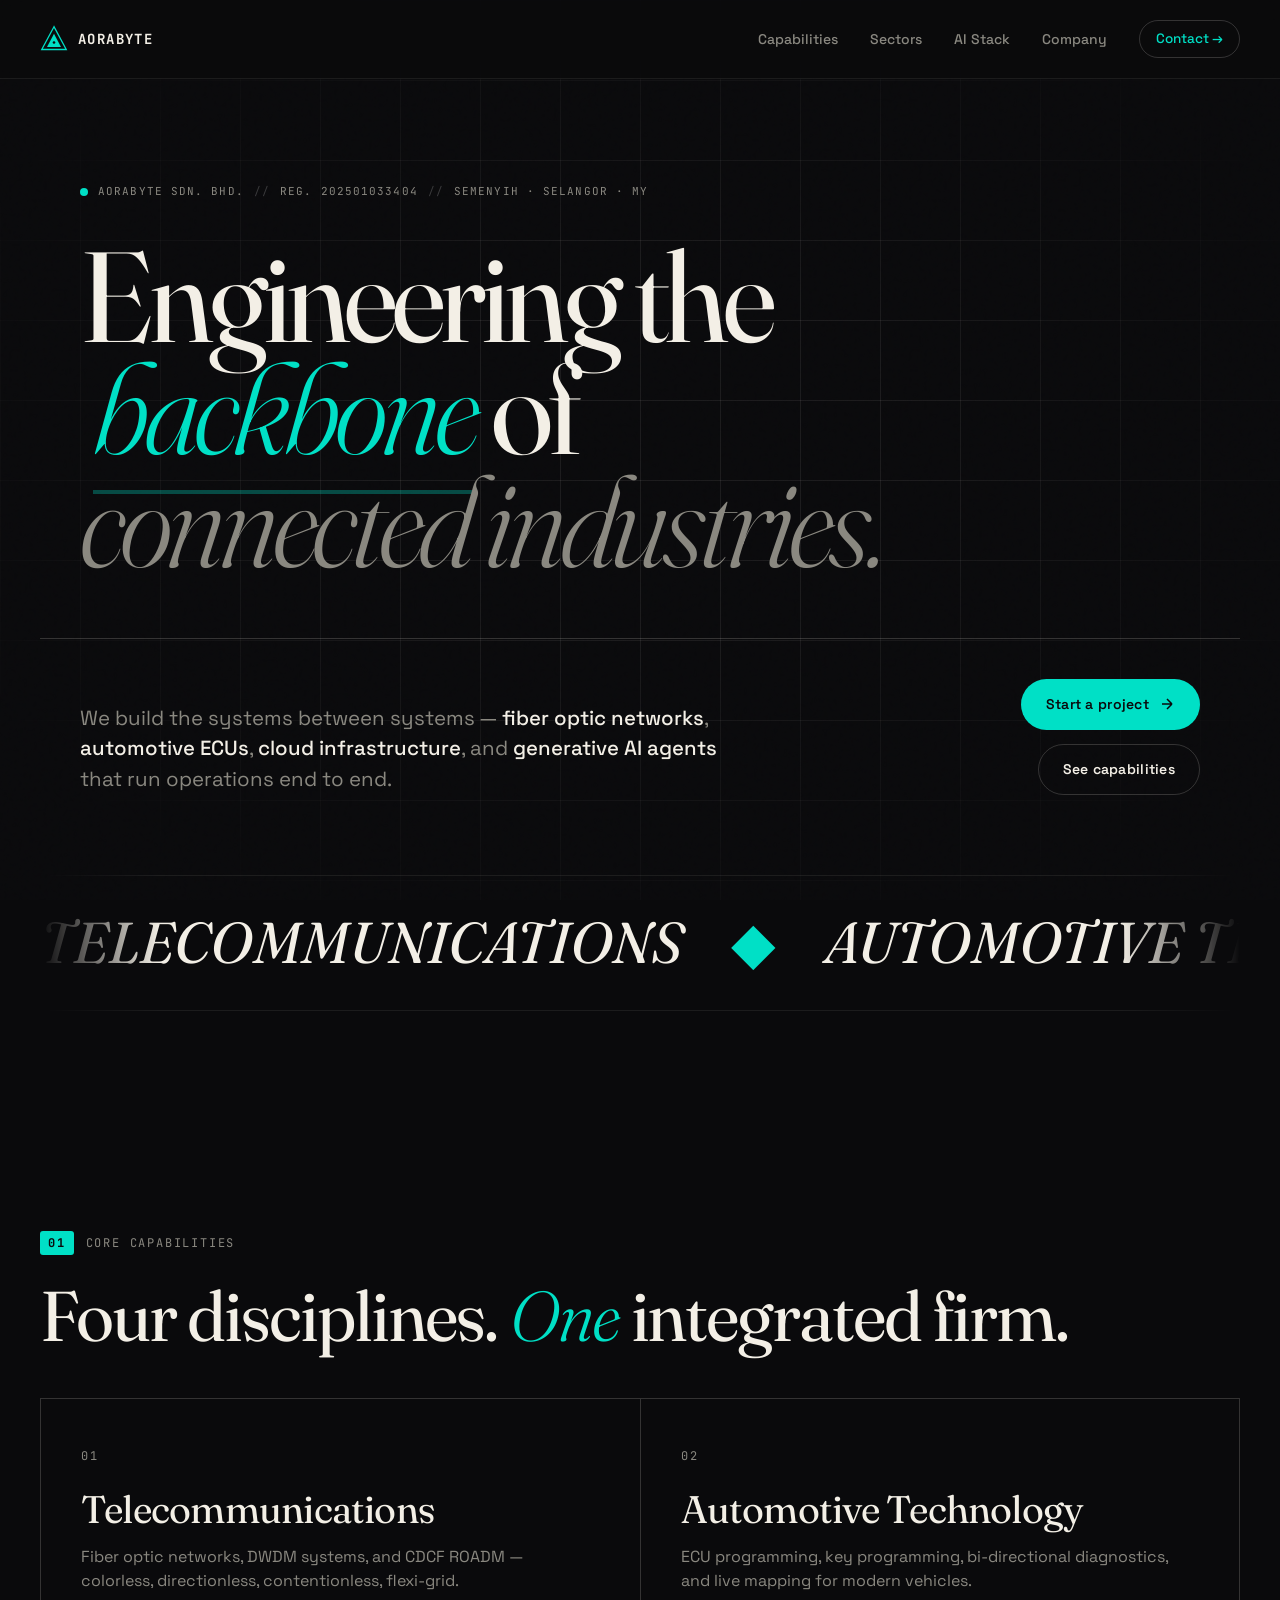
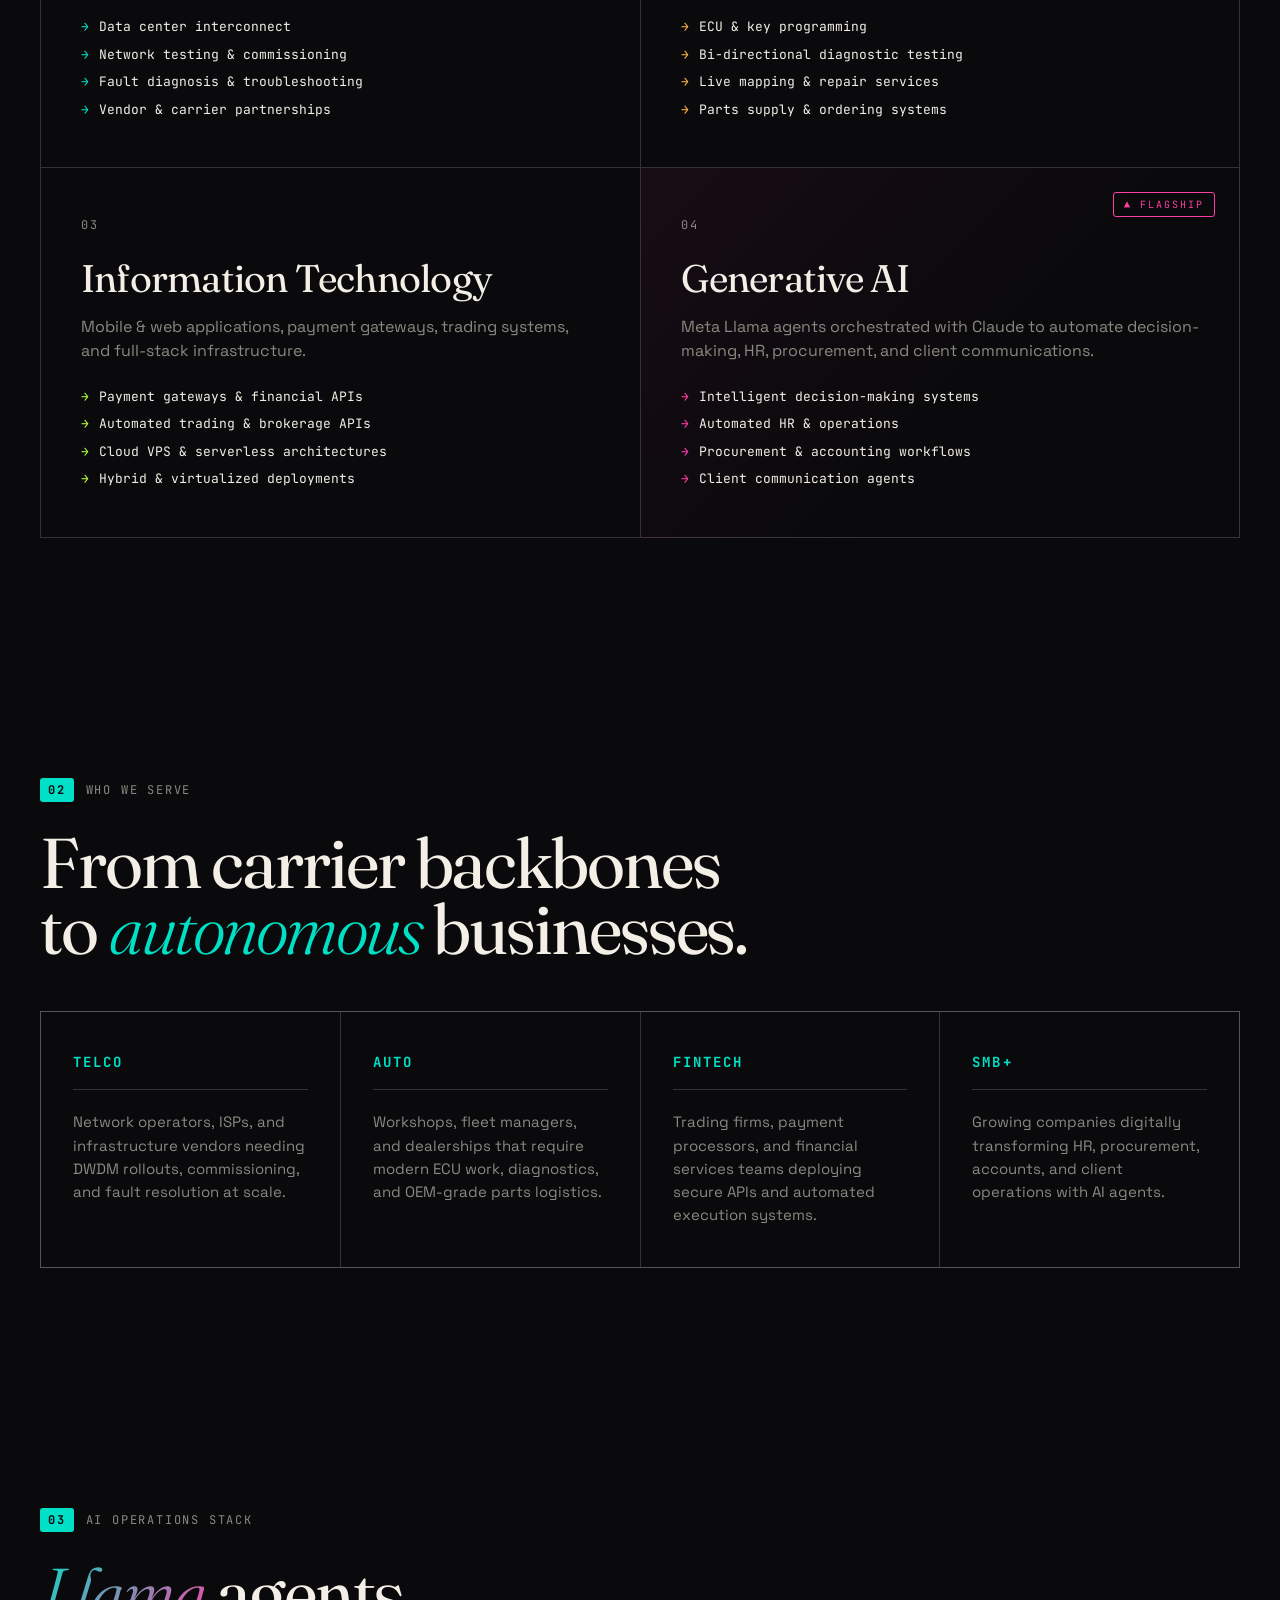
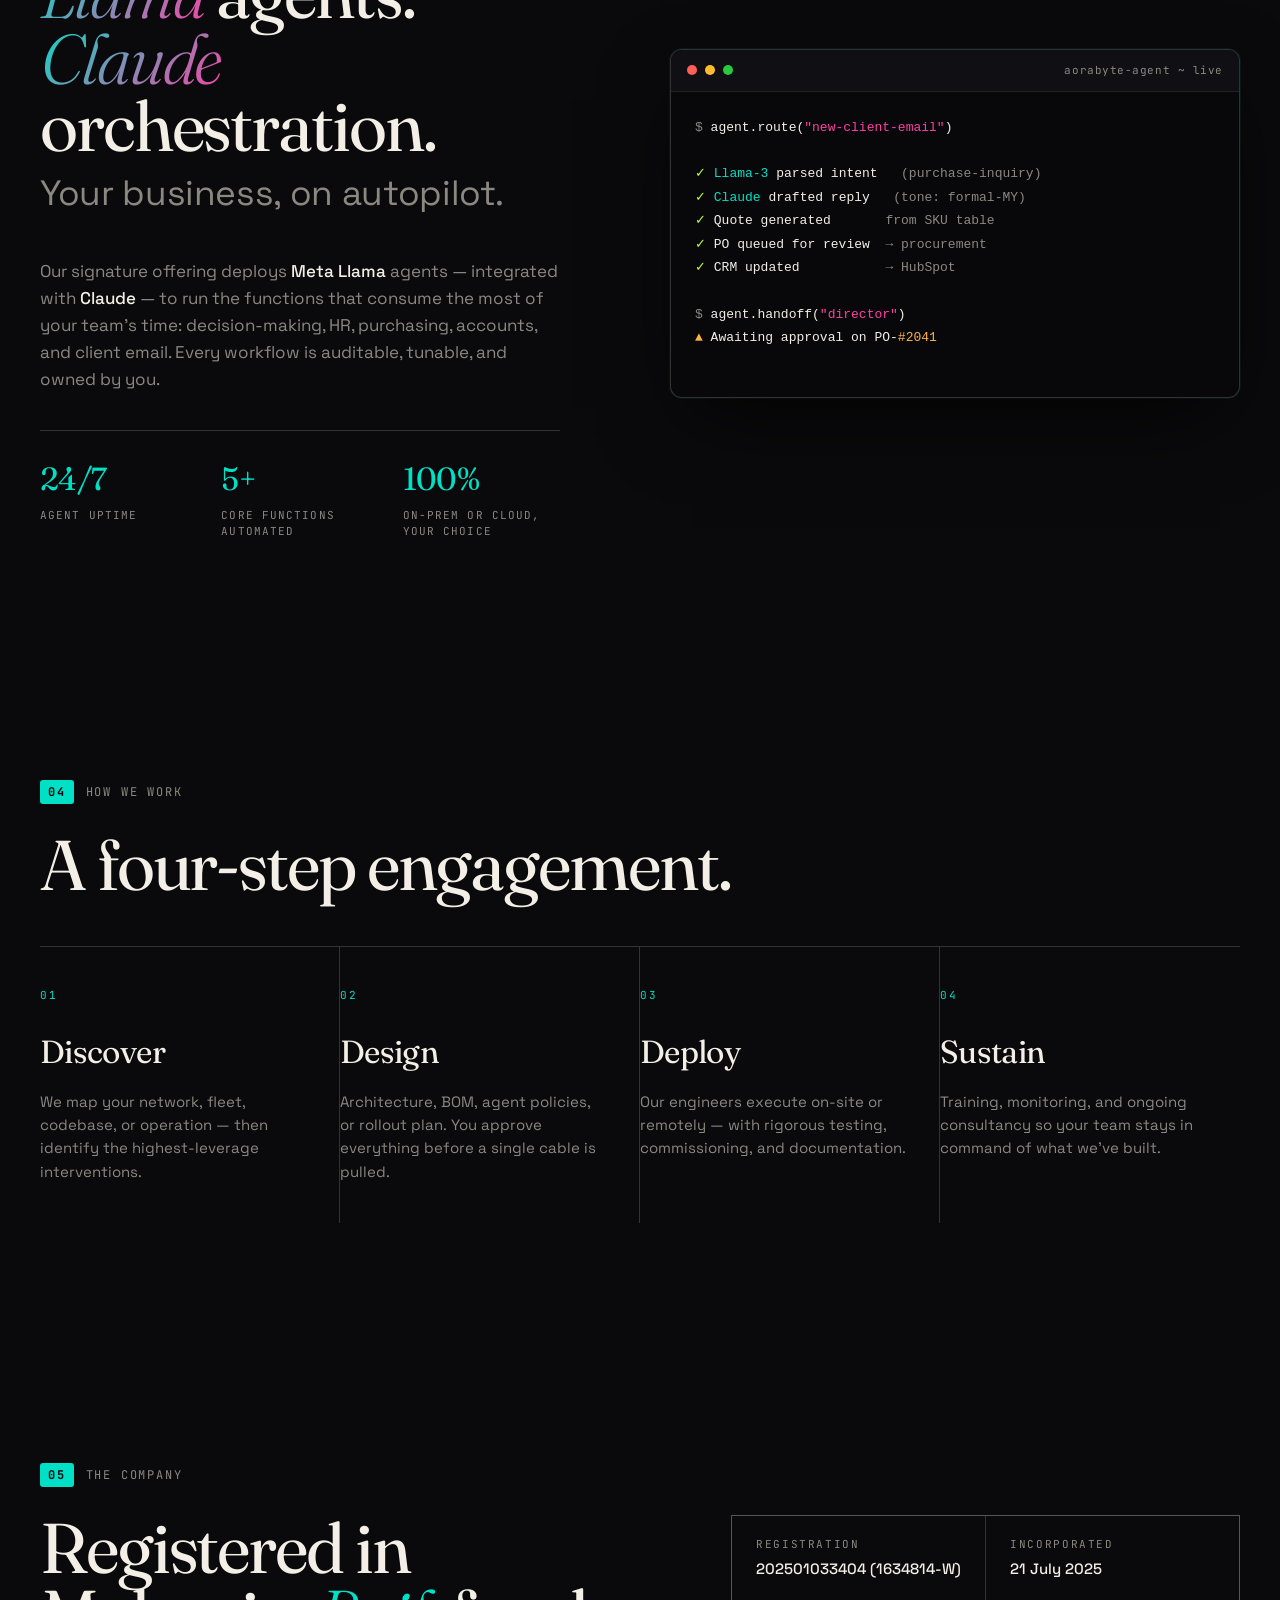
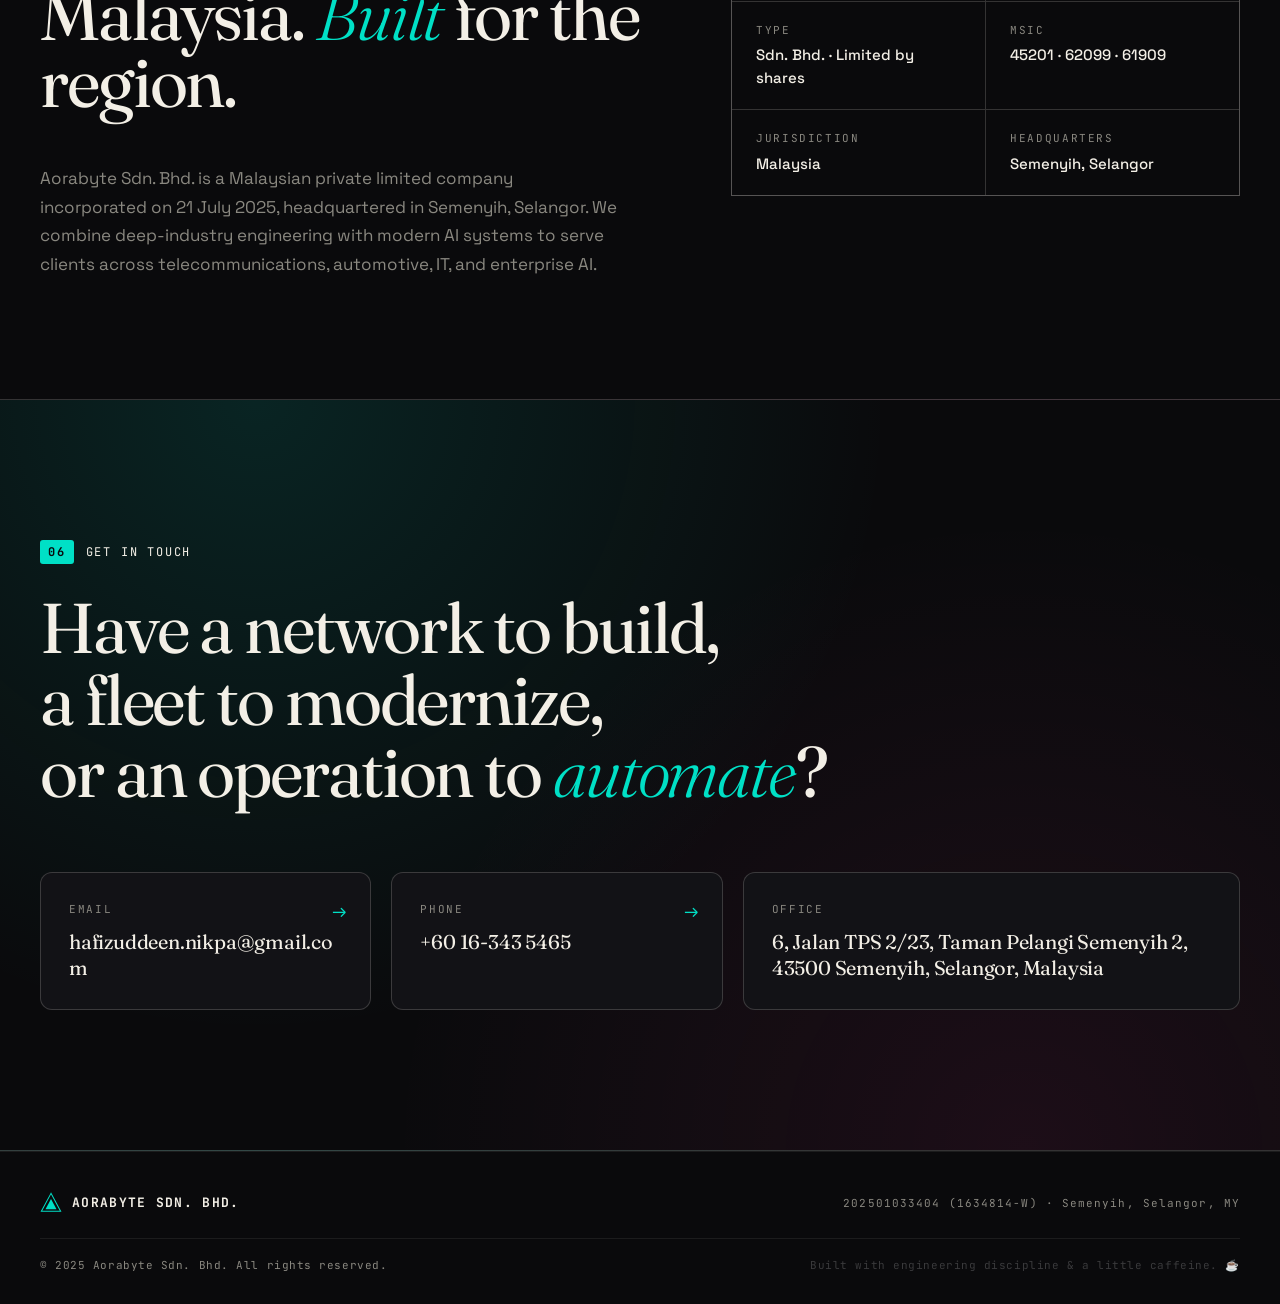
==== index.html @ 96a955f3 "Add files via upload "Add files via upload" ====
<!DOCTYPE html>
<html lang="en">
<head>
    <meta charset="UTF-8" />
    <meta name="viewport" content="width=device-width, initial-scale=1.0" />
    <title>Aorabyte Sdn. Bhd. — Telecommunications · Automotive · IT · Generative AI</title>
    <meta name="description" content="Aorabyte Sdn. Bhd. — Engineering the backbone of connected industries. Fiber optic networks, automotive ECU systems, cloud infrastructure, and generative AI agents built on Meta Llama and Claude." />
    <meta name="keywords" content="Aorabyte, Malaysia, Telecommunications, DWDM, CDCF ROADM, Automotive ECU, Generative AI, Meta Llama, Claude AI, Cloud VPS, Semenyih" />
    <link rel="preconnect" href="https://fonts.googleapis.com" />
    <link rel="preconnect" href="https://fonts.gstatic.com" crossorigin />
    <link href="https://fonts.googleapis.com/css2?family=Fraunces:opsz,wght@9..144,300;9..144,400;9..144,600;9..144,800;9..144,900&family=JetBrains+Mono:wght@300;400;500;700&family=Space+Grotesk:wght@300;400;500;600;700&display=swap" rel="stylesheet" />
    <link rel="stylesheet" href="styles.css" />
    <link rel="icon" type="image/svg+xml" href="assets/favicon.svg" />
</head>
<body>
    <!-- Noise + Grid overlays -->
    <div class="grid-overlay" aria-hidden="true"></div>
    <div class="noise-overlay" aria-hidden="true"></div>

    <!-- NAV -->
    <header class="nav">
        <a href="#" class="nav__logo" aria-label="Aorabyte home">
            <svg width="28" height="28" viewBox="0 0 32 32" fill="none" xmlns="http://www.w3.org/2000/svg">
                <path d="M16 2L2 28h28L16 2z" stroke="currentColor" stroke-width="1.5"/>
                <path d="M16 10L8 25h16L16 10z" fill="currentColor"/>
                <circle cx="16" cy="20" r="1.5" fill="#0a0a0a"/>
            </svg>
            <span>AORABYTE</span>
        </a>
        <nav class="nav__links">
            <a href="#capabilities">Capabilities</a>
            <a href="#sectors">Sectors</a>
            <a href="#ai-stack">AI Stack</a>
            <a href="#company">Company</a>
            <a href="#contact" class="nav__cta">Contact →</a>
        </nav>
    </header>

    <!-- HERO -->
    <section class="hero">
        <div class="hero__meta">
            <span class="ping"></span>
            <span>AORABYTE SDN. BHD.</span>
            <span class="divider">//</span>
            <span>REG. 202501033404</span>
            <span class="divider">//</span>
            <span>SEMENYIH · SELANGOR · MY</span>
        </div>

        <h1 class="hero__headline">
            <span class="line line--1">Engineering the</span>
            <span class="line line--2"><em>backbone</em> of</span>
            <span class="line line--3">connected industries.</span>
        </h1>

        <div class="hero__split">
            <p class="hero__lede">
                We build the systems between systems — <strong>fiber optic networks</strong>,
                <strong>automotive ECUs</strong>, <strong>cloud infrastructure</strong>, and
                <strong>generative AI agents</strong> that run operations end to end.
            </p>
            <div class="hero__actions">
                <a href="#contact" class="btn btn--primary">
                    <span>Start a project</span>
                    <svg width="16" height="16" viewBox="0 0 16 16" fill="none"><path d="M3 8h10m0 0L8 3m5 5l-5 5" stroke="currentColor" stroke-width="1.5"/></svg>
                </a>
                <a href="#capabilities" class="btn btn--ghost">See capabilities</a>
            </div>
        </div>

        <!-- Decorative marquee of sectors -->
        <div class="marquee" aria-hidden="true">
            <div class="marquee__track">
                <span>TELECOMMUNICATIONS</span><span>◆</span>
                <span>AUTOMOTIVE TECHNOLOGY</span><span>◆</span>
                <span>INFORMATION TECHNOLOGY</span><span>◆</span>
                <span>GENERATIVE AI</span><span>◆</span>
                <span>TELECOMMUNICATIONS</span><span>◆</span>
                <span>AUTOMOTIVE TECHNOLOGY</span><span>◆</span>
                <span>INFORMATION TECHNOLOGY</span><span>◆</span>
                <span>GENERATIVE AI</span><span>◆</span>
            </div>
        </div>
    </section>

    <!-- CAPABILITIES -->
    <section class="capabilities" id="capabilities">
        <div class="section__label"><span>01</span> CORE CAPABILITIES</div>
        <h2 class="section__title">Four disciplines. <em>One</em> integrated firm.</h2>

        <div class="cap-grid">
            <article class="cap-card" data-accent="cyan">
                <div class="cap-card__num">01</div>
                <h3>Telecommunications</h3>
                <p class="cap-card__lead">Fiber optic networks, DWDM systems, and CDCF ROADM — colorless, directionless, contentionless, flexi-grid.</p>
                <ul>
                    <li>Data center interconnect</li>
                    <li>Network testing &amp; commissioning</li>
                    <li>Fault diagnosis &amp; troubleshooting</li>
                    <li>Vendor &amp; carrier partnerships</li>
                </ul>
            </article>

            <article class="cap-card" data-accent="amber">
                <div class="cap-card__num">02</div>
                <h3>Automotive Technology</h3>
                <p class="cap-card__lead">ECU programming, key programming, bi-directional diagnostics, and live mapping for modern vehicles.</p>
                <ul>
                    <li>ECU &amp; key programming</li>
                    <li>Bi-directional diagnostic testing</li>
                    <li>Live mapping &amp; repair services</li>
                    <li>Parts supply &amp; ordering systems</li>
                </ul>
            </article>

            <article class="cap-card" data-accent="lime">
                <div class="cap-card__num">03</div>
                <h3>Information Technology</h3>
                <p class="cap-card__lead">Mobile &amp; web applications, payment gateways, trading systems, and full-stack infrastructure.</p>
                <ul>
                    <li>Payment gateways &amp; financial APIs</li>
                    <li>Automated trading &amp; brokerage APIs</li>
                    <li>Cloud VPS &amp; serverless architectures</li>
                    <li>Hybrid &amp; virtualized deployments</li>
                </ul>
            </article>

            <article class="cap-card cap-card--feature" data-accent="magenta">
                <div class="cap-card__num">04</div>
                <h3>Generative AI</h3>
                <p class="cap-card__lead">Meta Llama agents orchestrated with Claude to automate decision-making, HR, procurement, and client communications.</p>
                <ul>
                    <li>Intelligent decision-making systems</li>
                    <li>Automated HR &amp; operations</li>
                    <li>Procurement &amp; accounting workflows</li>
                    <li>Client communication agents</li>
                </ul>
                <span class="cap-card__tag">▲ FLAGSHIP</span>
            </article>
        </div>
    </section>

    <!-- SECTORS / WHO WE SERVE -->
    <section class="sectors" id="sectors">
        <div class="section__label"><span>02</span> WHO WE SERVE</div>
        <h2 class="section__title">From carrier backbones <br/>to <em>autonomous</em> businesses.</h2>

        <div class="sector-strip">
            <div class="sector-strip__item">
                <div class="sector-strip__num">TELCO</div>
                <p>Network operators, ISPs, and infrastructure vendors needing DWDM rollouts, commissioning, and fault resolution at scale.</p>
            </div>
            <div class="sector-strip__item">
                <div class="sector-strip__num">AUTO</div>
                <p>Workshops, fleet managers, and dealerships that require modern ECU work, diagnostics, and OEM-grade parts logistics.</p>
            </div>
            <div class="sector-strip__item">
                <div class="sector-strip__num">FINTECH</div>
                <p>Trading firms, payment processors, and financial services teams deploying secure APIs and automated execution systems.</p>
            </div>
            <div class="sector-strip__item">
                <div class="sector-strip__num">SMB+</div>
                <p>Growing companies digitally transforming HR, procurement, accounts, and client operations with AI agents.</p>
            </div>
        </div>
    </section>

    <!-- AI STACK FEATURE -->
    <section class="ai-stack" id="ai-stack">
        <div class="ai-stack__left">
            <div class="section__label"><span>03</span> AI OPERATIONS STACK</div>
            <h2 class="section__title ai-stack__title">
                <em>Llama</em> agents.<br/>
                <em>Claude</em> orchestration.<br/>
                <span class="ai-stack__title-sub">Your business, on autopilot.</span>
            </h2>
            <p class="ai-stack__body">
                Our signature offering deploys <strong>Meta Llama</strong> agents — integrated with
                <strong>Claude</strong> — to run the functions that consume the most of your team's time:
                decision-making, HR, purchasing, accounts, and client email. Every workflow is auditable,
                tunable, and owned by you.
            </p>
            <div class="ai-stack__stats">
                <div><strong>24/7</strong><span>Agent uptime</span></div>
                <div><strong>5+</strong><span>Core functions automated</span></div>
                <div><strong>100%</strong><span>On-prem or cloud, your choice</span></div>
            </div>
        </div>

        <div class="ai-stack__right">
            <div class="terminal" role="img" aria-label="Example agent workflow">
                <div class="terminal__bar">
                    <span></span><span></span><span></span>
                    <em>aorabyte-agent ~ live</em>
                </div>
                <pre class="terminal__body">
<span class="c-dim">$</span> agent.route(<span class="c-str">"new-client-email"</span>)

<span class="c-ok">✓</span> <span class="c-key">Llama-3</span> parsed intent   <span class="c-dim">(purchase-inquiry)</span>
<span class="c-ok">✓</span> <span class="c-key">Claude</span> drafted reply   <span class="c-dim">(tone: formal-MY)</span>
<span class="c-ok">✓</span> Quote generated       <span class="c-dim">from SKU table</span>
<span class="c-ok">✓</span> PO queued for review  <span class="c-dim">→ procurement</span>
<span class="c-ok">✓</span> CRM updated           <span class="c-dim">→ HubSpot</span>

<span class="c-dim">$</span> agent.handoff(<span class="c-str">"director"</span>)
<span class="c-warn">▲</span> Awaiting approval on PO-<span class="c-num">#2041</span>
                </pre>
            </div>
        </div>
    </section>

    <!-- PROCESS / HOW WE WORK -->
    <section class="process">
        <div class="section__label"><span>04</span> HOW WE WORK</div>
        <h2 class="section__title">A four-step engagement.</h2>

        <ol class="process-list">
            <li>
                <span class="process-list__num">01</span>
                <h3>Discover</h3>
                <p>We map your network, fleet, codebase, or operation — then identify the highest-leverage interventions.</p>
            </li>
            <li>
                <span class="process-list__num">02</span>
                <h3>Design</h3>
                <p>Architecture, BOM, agent policies, or rollout plan. You approve everything before a single cable is pulled.</p>
            </li>
            <li>
                <span class="process-list__num">03</span>
                <h3>Deploy</h3>
                <p>Our engineers execute on-site or remotely — with rigorous testing, commissioning, and documentation.</p>
            </li>
            <li>
                <span class="process-list__num">04</span>
                <h3>Sustain</h3>
                <p>Training, monitoring, and ongoing consultancy so your team stays in command of what we've built.</p>
            </li>
        </ol>
    </section>

    <!-- COMPANY -->
    <section class="company" id="company">
        <div class="section__label"><span>05</span> THE COMPANY</div>

        <div class="company__grid">
            <div class="company__intro">
                <h2 class="section__title">Registered in Malaysia. <em>Built</em> for the region.</h2>
                <p>
                    Aorabyte Sdn. Bhd. is a Malaysian private limited company incorporated on 21 July 2025,
                    headquartered in Semenyih, Selangor. We combine deep-industry engineering with modern AI
                    systems to serve clients across telecommunications, automotive, IT, and enterprise AI.
                </p>
            </div>

            <dl class="company__facts">
                <div><dt>Registration</dt><dd>202501033404 (1634814-W)</dd></div>
                <div><dt>Incorporated</dt><dd>21 July 2025</dd></div>
                <div><dt>Type</dt><dd>Sdn. Bhd. · Limited by shares</dd></div>
                <div><dt>MSIC</dt><dd>45201 · 62099 · 61909</dd></div>
                <div><dt>Jurisdiction</dt><dd>Malaysia</dd></div>
                <div><dt>Headquarters</dt><dd>Semenyih, Selangor</dd></div>
            </dl>
        </div>
    </section>

    <!-- CONTACT -->
    <section class="contact" id="contact">
        <div class="contact__inner">
            <div class="section__label contact__label"><span>06</span> GET IN TOUCH</div>
            <h2 class="contact__title">
                Have a network to build,<br/>
                a fleet to modernize,<br/>
                or an operation to <em>automate</em>?
            </h2>

            <div class="contact__cards">
                <a class="contact__card" href="mailto:hafizuddeen.nikpa@gmail.com">
                    <span class="contact__card-label">Email</span>
                    <span class="contact__card-value">hafizuddeen.nikpa@gmail.com</span>
                    <span class="contact__card-arrow">→</span>
                </a>
                <a class="contact__card" href="tel:+60163435465">
                    <span class="contact__card-label">Phone</span>
                    <span class="contact__card-value">+60 16-343 5465</span>
                    <span class="contact__card-arrow">→</span>
                </a>
                <div class="contact__card contact__card--static">
                    <span class="contact__card-label">Office</span>
                    <span class="contact__card-value">6, Jalan TPS 2/23, Taman Pelangi Semenyih 2, 43500 Semenyih, Selangor, Malaysia</span>
                </div>
            </div>
        </div>
    </section>

    <!-- FOOTER -->
    <footer class="footer">
        <div class="footer__top">
            <div class="footer__brand">
                <svg width="22" height="22" viewBox="0 0 32 32" fill="none" xmlns="http://www.w3.org/2000/svg">
                    <path d="M16 2L2 28h28L16 2z" stroke="currentColor" stroke-width="1.5"/>
                    <path d="M16 10L8 25h16L16 10z" fill="currentColor"/>
                </svg>
                <span>AORABYTE SDN. BHD.</span>
            </div>
            <div class="footer__mono">
                <span>202501033404 (1634814-W)</span>
                <span>·</span>
                <span>Semenyih, Selangor, MY</span>
            </div>
        </div>
        <div class="footer__bottom">
            <span>© 2025 Aorabyte Sdn. Bhd. All rights reserved.</span>
            <span class="footer__signoff">Built with engineering discipline &amp; a little caffeine. ☕</span>
        </div>
    </footer>

    <script src="script.js"></script>
</body>
</html>
---- styles.css ----
/* =========================================
   AORABYTE — Deep-tech editorial aesthetic
   Dominant: near-black + ivory + signal cyan
   Accents: amber, lime, magenta
   ========================================= */

:root {
    --bg:         #0a0a0c;
    --bg-2:       #121216;
    --ink:        #f3efe6;
    --ink-dim:    #8a8880;
    --ink-faint:  #3a3a3c;
    --accent:     #00e0c6;   /* signal cyan */
    --amber:      #ffb347;
    --lime:       #b6ff3c;
    --magenta:    #ff3ea5;
    --cyan:       #00e0c6;
    --rule:       rgba(243, 239, 230, 0.08);
    --rule-strong:rgba(243, 239, 230, 0.18);

    --f-display:  'Fraunces', Georgia, serif;
    --f-sans:     'Space Grotesk', system-ui, sans-serif;
    --f-mono:     'JetBrains Mono', ui-monospace, monospace;

    --maxw: 1400px;
}

* { box-sizing: border-box; margin: 0; padding: 0; }

html { scroll-behavior: smooth; }

body {
    background: var(--bg);
    color: var(--ink);
    font-family: var(--f-sans);
    font-weight: 400;
    line-height: 1.5;
    overflow-x: hidden;
    -webkit-font-smoothing: antialiased;
    text-rendering: optimizeLegibility;
}

::selection { background: var(--accent); color: var(--bg); }

/* ---- Decorative overlays ---- */
.grid-overlay {
    position: fixed; inset: 0; pointer-events: none; z-index: 1;
    background-image:
        linear-gradient(to right, var(--rule) 1px, transparent 1px),
        linear-gradient(to bottom, var(--rule) 1px, transparent 1px);
    background-size: 80px 80px;
    mask-image: radial-gradient(ellipse at center, black 30%, transparent 85%);
    -webkit-mask-image: radial-gradient(ellipse at center, black 30%, transparent 85%);
}
.noise-overlay {
    position: fixed; inset: 0; pointer-events: none; z-index: 2;
    opacity: 0.035;
    background-image: url("data:image/svg+xml;utf8,<svg viewBox='0 0 200 200' xmlns='http://www.w3.org/2000/svg'><filter id='n'><feTurbulence type='fractalNoise' baseFrequency='0.9'/></filter><rect width='100%25' height='100%25' filter='url(%23n)'/></svg>");
    mix-blend-mode: overlay;
}

/* ---- NAV ---- */
.nav {
    position: sticky; top: 0; z-index: 100;
    display: flex; align-items: center; justify-content: space-between;
    padding: 20px 40px;
    backdrop-filter: blur(14px);
    -webkit-backdrop-filter: blur(14px);
    background: rgba(10, 10, 12, 0.7);
    border-bottom: 1px solid var(--rule);
}
.nav__logo {
    display: flex; align-items: center; gap: 10px;
    color: var(--ink); text-decoration: none;
    font-family: var(--f-mono);
    font-weight: 700;
    letter-spacing: 0.1em;
    font-size: 14px;
}
.nav__logo svg { color: var(--accent); }
.nav__links {
    display: flex; align-items: center; gap: 32px;
    font-size: 14px;
}
.nav__links a {
    color: var(--ink-dim); text-decoration: none;
    transition: color 0.2s;
    font-weight: 500;
}
.nav__links a:hover { color: var(--ink); }
.nav__cta {
    color: var(--accent) !important;
    border: 1px solid var(--rule-strong);
    padding: 8px 16px;
    border-radius: 999px;
    transition: all 0.2s !important;
}
.nav__cta:hover { background: var(--accent); color: var(--bg) !important; border-color: var(--accent); }

/* ---- Common section styling ---- */
section { position: relative; z-index: 3; padding: 120px 40px; max-width: var(--maxw); margin: 0 auto; }
.section__label {
    display: flex; align-items: center; gap: 12px;
    font-family: var(--f-mono); font-size: 12px; letter-spacing: 0.15em;
    color: var(--ink-dim);
    margin-bottom: 28px; text-transform: uppercase;
}
.section__label span {
    display: inline-block;
    padding: 3px 8px;
    background: var(--accent);
    color: var(--bg);
    font-weight: 700;
    border-radius: 3px;
}
.section__title {
    font-family: var(--f-display);
    font-weight: 400;
    font-size: clamp(38px, 5.5vw, 76px);
    line-height: 0.95;
    letter-spacing: -0.03em;
    color: var(--ink);
    margin-bottom: 48px;
    max-width: 1100px;
}
.section__title em {
    font-style: italic;
    color: var(--accent);
    font-weight: 300;
}

/* ---- HERO ---- */
.hero {
    padding-top: 80px;
    padding-bottom: 60px;
    max-width: var(--maxw); margin: 0 auto;
    position: relative; z-index: 3;
}
.hero__meta {
    display: flex; flex-wrap: wrap; align-items: center; gap: 10px;
    font-family: var(--f-mono);
    font-size: 11px; letter-spacing: 0.1em;
    color: var(--ink-dim);
    padding: 24px 40px 0;
    margin-bottom: 40px;
}
.hero__meta .divider { color: var(--ink-faint); }
.ping {
    width: 8px; height: 8px; border-radius: 50%;
    background: var(--accent);
    box-shadow: 0 0 0 0 var(--accent);
    animation: ping 2s cubic-bezier(0, 0, 0.2, 1) infinite;
}
@keyframes ping {
    0%,100% { box-shadow: 0 0 0 0 rgba(0, 224, 198, 0.6); }
    50%     { box-shadow: 0 0 0 10px rgba(0, 224, 198, 0); }
}

.hero__headline {
    font-family: var(--f-display);
    font-weight: 400;
    font-size: clamp(56px, 10vw, 180px);
    line-height: 0.88;
    letter-spacing: -0.04em;
    padding: 0 40px;
    margin-bottom: 60px;
}
.hero__headline .line {
    display: block;
    opacity: 0;
    transform: translateY(30px);
    animation: rise 1s cubic-bezier(0.2, 0.8, 0.2, 1) forwards;
}
.hero__headline .line--1 { animation-delay: 0.1s; color: var(--ink); }
.hero__headline .line--2 { animation-delay: 0.25s; color: var(--ink); padding-left: 0.1em; }
.hero__headline .line--3 { animation-delay: 0.4s; color: var(--ink-dim); font-style: italic; font-weight: 300; }
.hero__headline em {
    font-style: italic;
    font-weight: 300;
    color: var(--accent);
    position: relative;
}
.hero__headline em::after {
    content: ''; position: absolute;
    left: 0; bottom: -0.05em;
    width: 100%; height: 4px;
    background: var(--accent);
    opacity: 0.3;
}

@keyframes rise {
    to { opacity: 1; transform: translateY(0); }
}

.hero__split {
    display: grid;
    grid-template-columns: 2fr 1fr;
    gap: 60px;
    align-items: end;
    padding: 0 40px;
    border-top: 1px solid var(--rule-strong);
    padding-top: 40px;
    opacity: 0;
    animation: rise 1s 0.6s cubic-bezier(0.2, 0.8, 0.2, 1) forwards;
}
.hero__lede {
    font-size: clamp(17px, 1.6vw, 22px);
    color: var(--ink-dim);
    max-width: 680px;
    line-height: 1.5;
}
.hero__lede strong { color: var(--ink); font-weight: 500; }
.hero__actions { display: flex; gap: 14px; flex-wrap: wrap; justify-content: flex-end; }

.btn {
    display: inline-flex; align-items: center; gap: 10px;
    padding: 14px 24px;
    border-radius: 999px;
    font-family: var(--f-sans);
    font-size: 14px; font-weight: 600;
    letter-spacing: 0.02em;
    text-decoration: none;
    border: 1px solid transparent;
    cursor: pointer;
    transition: all 0.25s cubic-bezier(0.2, 0.8, 0.2, 1);
}
.btn--primary {
    background: var(--accent); color: var(--bg);
}
.btn--primary:hover {
    background: var(--ink); color: var(--bg);
    transform: translateY(-2px);
    box-shadow: 0 10px 30px -10px rgba(0, 224, 198, 0.6);
}
.btn--ghost {
    background: transparent; color: var(--ink);
    border-color: var(--rule-strong);
}
.btn--ghost:hover { border-color: var(--ink); }

/* ---- MARQUEE ---- */
.marquee {
    margin-top: 80px;
    padding: 24px 0;
    border-top: 1px solid var(--rule);
    border-bottom: 1px solid var(--rule);
    overflow: hidden;
    mask-image: linear-gradient(to right, transparent, black 10%, black 90%, transparent);
    -webkit-mask-image: linear-gradient(to right, transparent, black 10%, black 90%, transparent);
}
.marquee__track {
    display: flex; gap: 48px; align-items: center;
    font-family: var(--f-display);
    font-size: clamp(28px, 4.5vw, 64px);
    font-weight: 400;
    font-style: italic;
    color: var(--ink);
    white-space: nowrap;
    animation: scroll 40s linear infinite;
}
.marquee__track span:nth-child(even) { color: var(--accent); font-style: normal; }
@keyframes scroll {
    from { transform: translateX(0); }
    to   { transform: translateX(-50%); }
}

/* ---- CAPABILITIES ---- */
.capabilities { padding-top: 160px; }
.cap-grid {
    display: grid;
    grid-template-columns: repeat(2, 1fr);
    gap: 0;
    border-top: 1px solid var(--rule-strong);
    border-left: 1px solid var(--rule-strong);
}
.cap-card {
    position: relative;
    padding: 48px 40px;
    border-right: 1px solid var(--rule-strong);
    border-bottom: 1px solid var(--rule-strong);
    transition: background 0.3s;
    overflow: hidden;
}
.cap-card:hover { background: var(--bg-2); }
.cap-card::before {
    content: ''; position: absolute;
    top: 0; left: 0; width: 0%; height: 2px;
    background: var(--accent);
    transition: width 0.4s cubic-bezier(0.2, 0.8, 0.2, 1);
}
.cap-card:hover::before { width: 100%; }

.cap-card[data-accent="cyan"]::before    { background: var(--cyan); }
.cap-card[data-accent="amber"]::before   { background: var(--amber); }
.cap-card[data-accent="lime"]::before    { background: var(--lime); }
.cap-card[data-accent="magenta"]::before { background: var(--magenta); }

.cap-card__num {
    font-family: var(--f-mono);
    font-size: 12px;
    color: var(--ink-dim);
    letter-spacing: 0.2em;
    margin-bottom: 24px;
}
.cap-card h3 {
    font-family: var(--f-display);
    font-weight: 400;
    font-size: clamp(26px, 3vw, 40px);
    letter-spacing: -0.02em;
    margin-bottom: 16px;
    line-height: 1.05;
}
.cap-card__lead {
    color: var(--ink-dim);
    font-size: 16px;
    margin-bottom: 24px;
    max-width: 540px;
}
.cap-card ul {
    list-style: none;
    display: grid;
    gap: 8px;
    font-family: var(--f-mono);
    font-size: 13px;
    color: var(--ink);
}
.cap-card ul li {
    padding-left: 18px;
    position: relative;
}
.cap-card ul li::before {
    content: '→';
    position: absolute;
    left: 0;
    color: var(--accent);
}
.cap-card[data-accent="amber"] ul li::before   { color: var(--amber); }
.cap-card[data-accent="lime"] ul li::before    { color: var(--lime); }
.cap-card[data-accent="magenta"] ul li::before { color: var(--magenta); }

.cap-card--feature {
    background: linear-gradient(135deg, rgba(255, 62, 165, 0.06), transparent 60%);
}
.cap-card__tag {
    position: absolute;
    top: 24px; right: 24px;
    font-family: var(--f-mono);
    font-size: 10px;
    letter-spacing: 0.2em;
    padding: 4px 10px;
    border: 1px solid var(--magenta);
    color: var(--magenta);
    border-radius: 3px;
}

/* ---- SECTORS STRIP ---- */
.sector-strip {
    display: grid;
    grid-template-columns: repeat(4, 1fr);
    gap: 1px;
    background: var(--rule-strong);
    border: 1px solid var(--rule-strong);
}
.sector-strip__item {
    background: var(--bg);
    padding: 40px 32px;
    transition: background 0.3s;
}
.sector-strip__item:hover { background: var(--bg-2); }
.sector-strip__num {
    font-family: var(--f-mono);
    font-weight: 700;
    letter-spacing: 0.15em;
    font-size: 14px;
    color: var(--accent);
    margin-bottom: 20px;
    padding-bottom: 16px;
    border-bottom: 1px solid var(--rule-strong);
}
.sector-strip__item p {
    color: var(--ink-dim);
    font-size: 15px;
    line-height: 1.55;
}

/* ---- AI STACK ---- */
.ai-stack {
    display: grid;
    grid-template-columns: 1fr 1fr;
    gap: 60px;
    align-items: center;
}
.ai-stack__title em {
    font-family: var(--f-display);
    font-style: italic;
    background: linear-gradient(135deg, var(--accent), var(--magenta));
    -webkit-background-clip: text;
    background-clip: text;
    color: transparent;
}
.ai-stack__title-sub {
    display: block;
    font-size: 0.5em;
    font-family: var(--f-sans);
    color: var(--ink-dim);
    font-weight: 400;
    letter-spacing: -0.01em;
    margin-top: 16px;
    font-style: normal;
}
.ai-stack__body {
    color: var(--ink-dim);
    font-size: 17px;
    line-height: 1.6;
    max-width: 520px;
    margin-bottom: 36px;
}
.ai-stack__body strong { color: var(--ink); font-weight: 500; }
.ai-stack__stats {
    display: grid;
    grid-template-columns: repeat(3, 1fr);
    gap: 24px;
    border-top: 1px solid var(--rule-strong);
    padding-top: 24px;
    max-width: 520px;
}
.ai-stack__stats div { display: flex; flex-direction: column; gap: 4px; }
.ai-stack__stats strong {
    font-family: var(--f-display);
    font-weight: 400;
    font-size: 32px;
    color: var(--accent);
    letter-spacing: -0.02em;
}
.ai-stack__stats span {
    font-family: var(--f-mono);
    font-size: 11px;
    color: var(--ink-dim);
    letter-spacing: 0.1em;
    text-transform: uppercase;
}

/* Terminal */
.terminal {
    background: #08080a;
    border: 1px solid var(--rule-strong);
    border-radius: 12px;
    overflow: hidden;
    box-shadow:
        0 30px 80px -20px rgba(0, 0, 0, 0.8),
        0 0 0 1px rgba(0, 224, 198, 0.08);
    font-family: var(--f-mono);
}
.terminal__bar {
    background: #101014;
    padding: 12px 16px;
    display: flex; align-items: center; gap: 8px;
    border-bottom: 1px solid var(--rule);
}
.terminal__bar span {
    width: 10px; height: 10px;
    border-radius: 50%;
    background: var(--ink-faint);
}
.terminal__bar span:first-child { background: #ff5f56; }
.terminal__bar span:nth-child(2) { background: #ffbd2e; }
.terminal__bar span:nth-child(3) { background: #27c93f; }
.terminal__bar em {
    font-family: var(--f-mono);
    font-style: normal;
    font-size: 11px;
    color: var(--ink-dim);
    margin-left: auto;
    letter-spacing: 0.05em;
}
.terminal__body {
    padding: 24px;
    font-size: 13px;
    line-height: 1.8;
    color: var(--ink);
    white-space: pre;
    overflow-x: auto;
}
.c-dim  { color: var(--ink-dim); }
.c-ok   { color: var(--lime); }
.c-warn { color: var(--amber); }
.c-key  { color: var(--accent); font-weight: 500; }
.c-str  { color: var(--magenta); }
.c-num  { color: var(--amber); }

/* ---- PROCESS ---- */
.process-list {
    list-style: none;
    display: grid;
    grid-template-columns: repeat(4, 1fr);
    gap: 0;
    border-top: 1px solid var(--rule-strong);
}
.process-list li {
    padding: 40px 32px 40px 0;
    border-right: 1px solid var(--rule-strong);
    position: relative;
}
.process-list li:last-child { border-right: none; }
.process-list__num {
    display: block;
    font-family: var(--f-mono);
    font-size: 11px;
    letter-spacing: 0.2em;
    color: var(--accent);
    margin-bottom: 24px;
}
.process-list h3 {
    font-family: var(--f-display);
    font-weight: 400;
    font-size: 32px;
    letter-spacing: -0.02em;
    margin-bottom: 14px;
}
.process-list p {
    color: var(--ink-dim);
    font-size: 15px;
    line-height: 1.55;
}

/* ---- COMPANY ---- */
.company__grid {
    display: grid;
    grid-template-columns: 1.2fr 1fr;
    gap: 80px;
    align-items: start;
}
.company__intro p {
    color: var(--ink-dim);
    font-size: 17px;
    line-height: 1.7;
    max-width: 580px;
}
.company__facts {
    display: grid;
    grid-template-columns: 1fr 1fr;
    gap: 1px;
    background: var(--rule-strong);
    border: 1px solid var(--rule-strong);
}
.company__facts > div {
    background: var(--bg);
    padding: 20px 24px;
}
.company__facts dt {
    font-family: var(--f-mono);
    font-size: 11px;
    color: var(--ink-dim);
    letter-spacing: 0.15em;
    text-transform: uppercase;
    margin-bottom: 6px;
}
.company__facts dd {
    font-family: var(--f-sans);
    font-size: 15px;
    color: var(--ink);
    font-weight: 500;
}

/* ---- CONTACT ---- */
.contact {
    background:
        radial-gradient(circle at 20% 0%, rgba(0, 224, 198, 0.12), transparent 50%),
        radial-gradient(circle at 80% 100%, rgba(255, 62, 165, 0.08), transparent 50%),
        var(--bg);
    max-width: none;
    margin: 0;
    padding: 140px 40px;
    border-top: 1px solid var(--rule-strong);
    border-bottom: 1px solid var(--rule-strong);
}
.contact__inner { max-width: var(--maxw); margin: 0 auto; }
.contact__label { color: var(--ink); }
.contact__title {
    font-family: var(--f-display);
    font-weight: 400;
    font-size: clamp(36px, 5.5vw, 80px);
    line-height: 1.02;
    letter-spacing: -0.03em;
    margin-bottom: 64px;
    max-width: 1100px;
}
.contact__title em {
    font-style: italic;
    color: var(--accent);
    font-weight: 300;
}
.contact__cards {
    display: grid;
    grid-template-columns: 1fr 1fr 1.5fr;
    gap: 20px;
}
.contact__card {
    display: flex; flex-direction: column; gap: 12px;
    padding: 28px;
    background: var(--bg-2);
    border: 1px solid var(--rule-strong);
    border-radius: 12px;
    text-decoration: none;
    color: var(--ink);
    position: relative;
    transition: all 0.3s cubic-bezier(0.2, 0.8, 0.2, 1);
    overflow: hidden;
}
.contact__card:not(.contact__card--static):hover {
    border-color: var(--accent);
    transform: translateY(-4px);
}
.contact__card-label {
    font-family: var(--f-mono);
    font-size: 11px;
    color: var(--ink-dim);
    letter-spacing: 0.15em;
    text-transform: uppercase;
}
.contact__card-value {
    font-family: var(--f-display);
    font-size: 20px;
    font-weight: 400;
    letter-spacing: -0.01em;
    line-height: 1.3;
    word-break: break-word;
}
.contact__card-arrow {
    position: absolute;
    top: 24px; right: 24px;
    color: var(--accent);
    font-size: 18px;
    transition: transform 0.3s;
}
.contact__card:hover .contact__card-arrow { transform: translate(4px, -4px); }

/* ---- FOOTER ---- */
.footer {
    padding: 40px 40px 30px;
    border-top: 1px solid var(--rule);
    max-width: var(--maxw);
    margin: 0 auto;
    position: relative;
    z-index: 3;
}
.footer__top {
    display: flex; align-items: center; justify-content: space-between;
    padding-bottom: 24px;
    border-bottom: 1px solid var(--rule);
    flex-wrap: wrap;
    gap: 12px;
}
.footer__brand {
    display: flex; align-items: center; gap: 10px;
    font-family: var(--f-mono);
    font-size: 13px;
    font-weight: 700;
    letter-spacing: 0.1em;
    color: var(--ink);
}
.footer__brand svg { color: var(--accent); }
.footer__mono {
    font-family: var(--f-mono);
    font-size: 11px;
    color: var(--ink-dim);
    letter-spacing: 0.1em;
    display: flex; gap: 8px; flex-wrap: wrap;
}
.footer__bottom {
    display: flex; justify-content: space-between; align-items: center;
    padding-top: 18px;
    font-family: var(--f-mono);
    font-size: 11px;
    color: var(--ink-dim);
    letter-spacing: 0.05em;
    flex-wrap: wrap;
    gap: 8px;
}
.footer__signoff { color: var(--ink-faint); }

/* ---- RESPONSIVE ---- */
@media (max-width: 1024px) {
    .cap-grid,
    .sector-strip,
    .process-list,
    .ai-stack,
    .company__grid,
    .contact__cards {
        grid-template-columns: 1fr 1fr;
    }
    .process-list li:nth-child(2) { border-right: none; }
    .ai-stack { gap: 40px; }
    .company__grid { gap: 40px; }
}

@media (max-width: 720px) {
    section { padding: 80px 24px; }
    .hero__meta, .hero__headline, .hero__split { padding-left: 24px; padding-right: 24px; }
    .nav { padding: 14px 24px; }
    .nav__links { gap: 16px; font-size: 12px; }
    .nav__links a:not(.nav__cta) { display: none; }
    .hero__split { grid-template-columns: 1fr; }
    .hero__actions { justify-content: flex-start; }
    .cap-grid,
    .sector-strip,
    .process-list,
    .ai-stack,
    .company__grid,
    .contact__cards,
    .ai-stack__stats,
    .company__facts {
        grid-template-columns: 1fr;
    }
    .cap-card,
    .sector-strip__item,
    .process-list li { border-right: none; }
    .footer { padding: 30px 24px; }
}
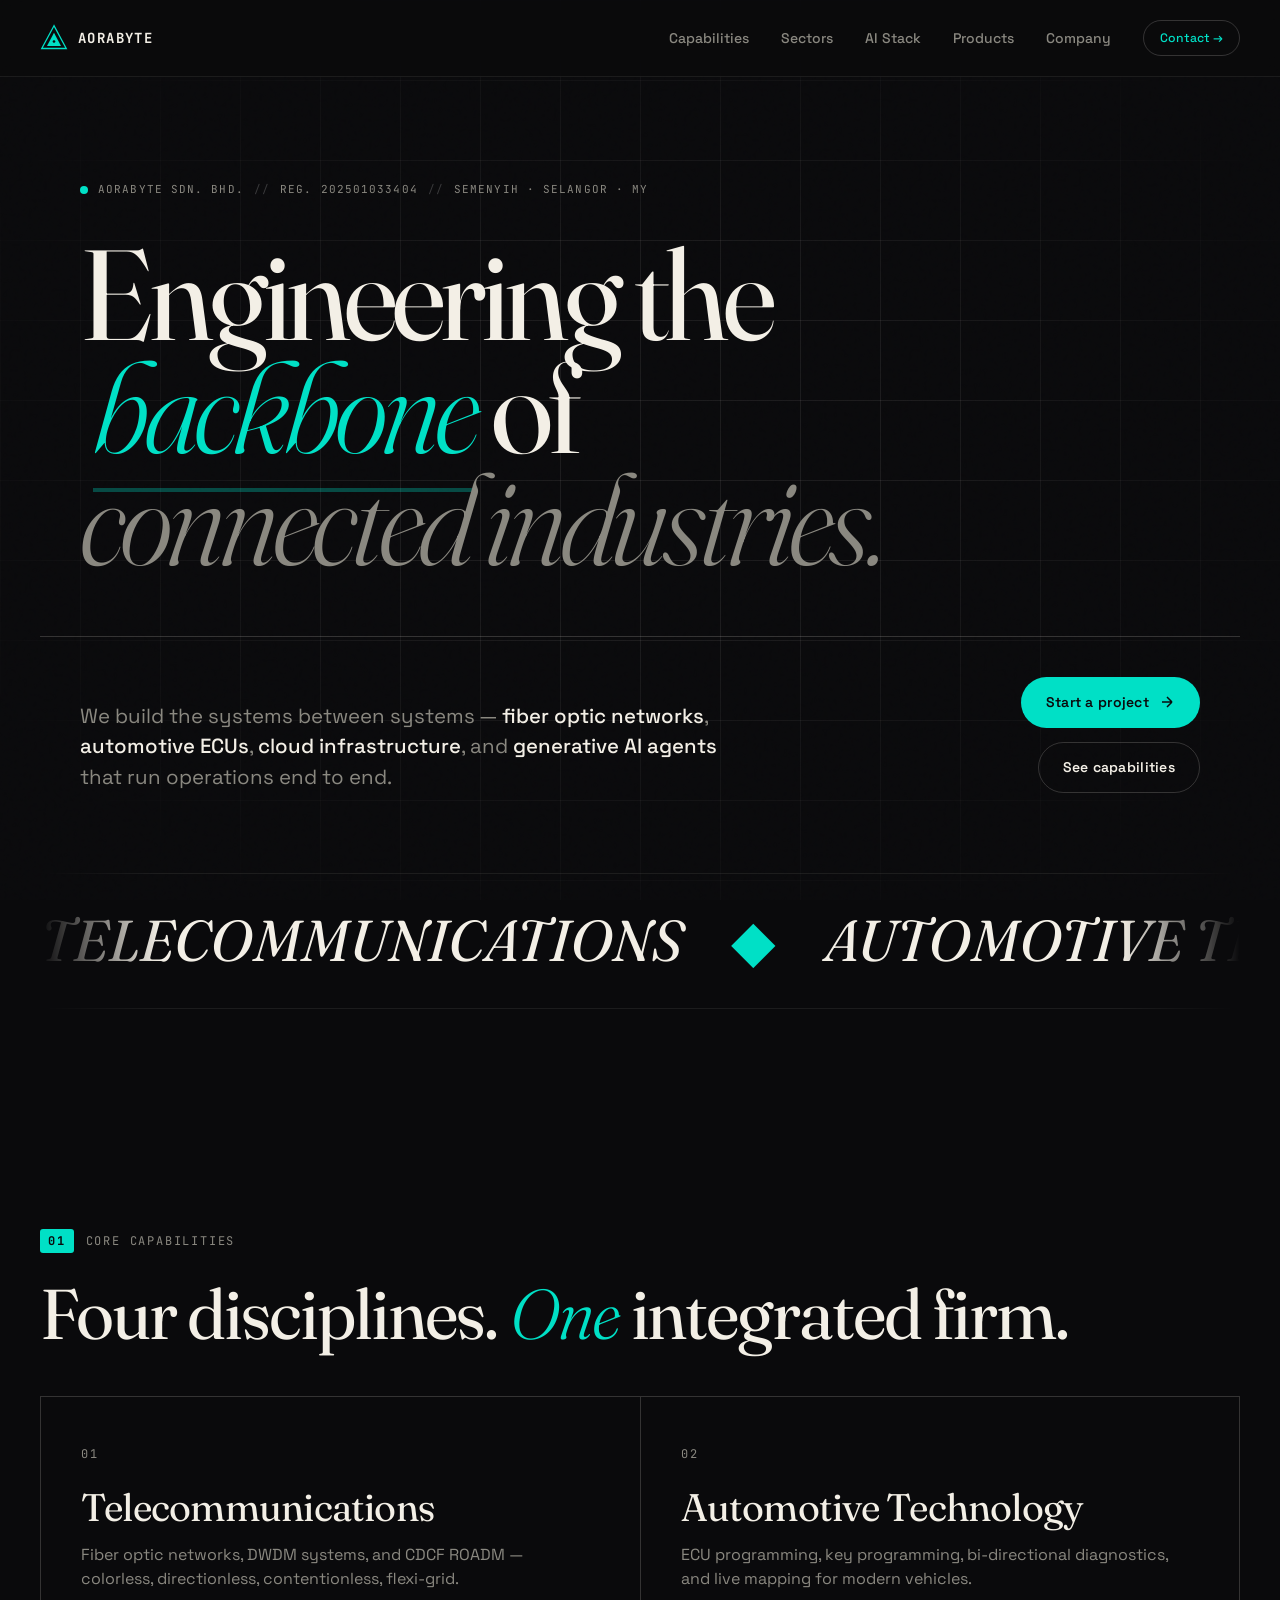
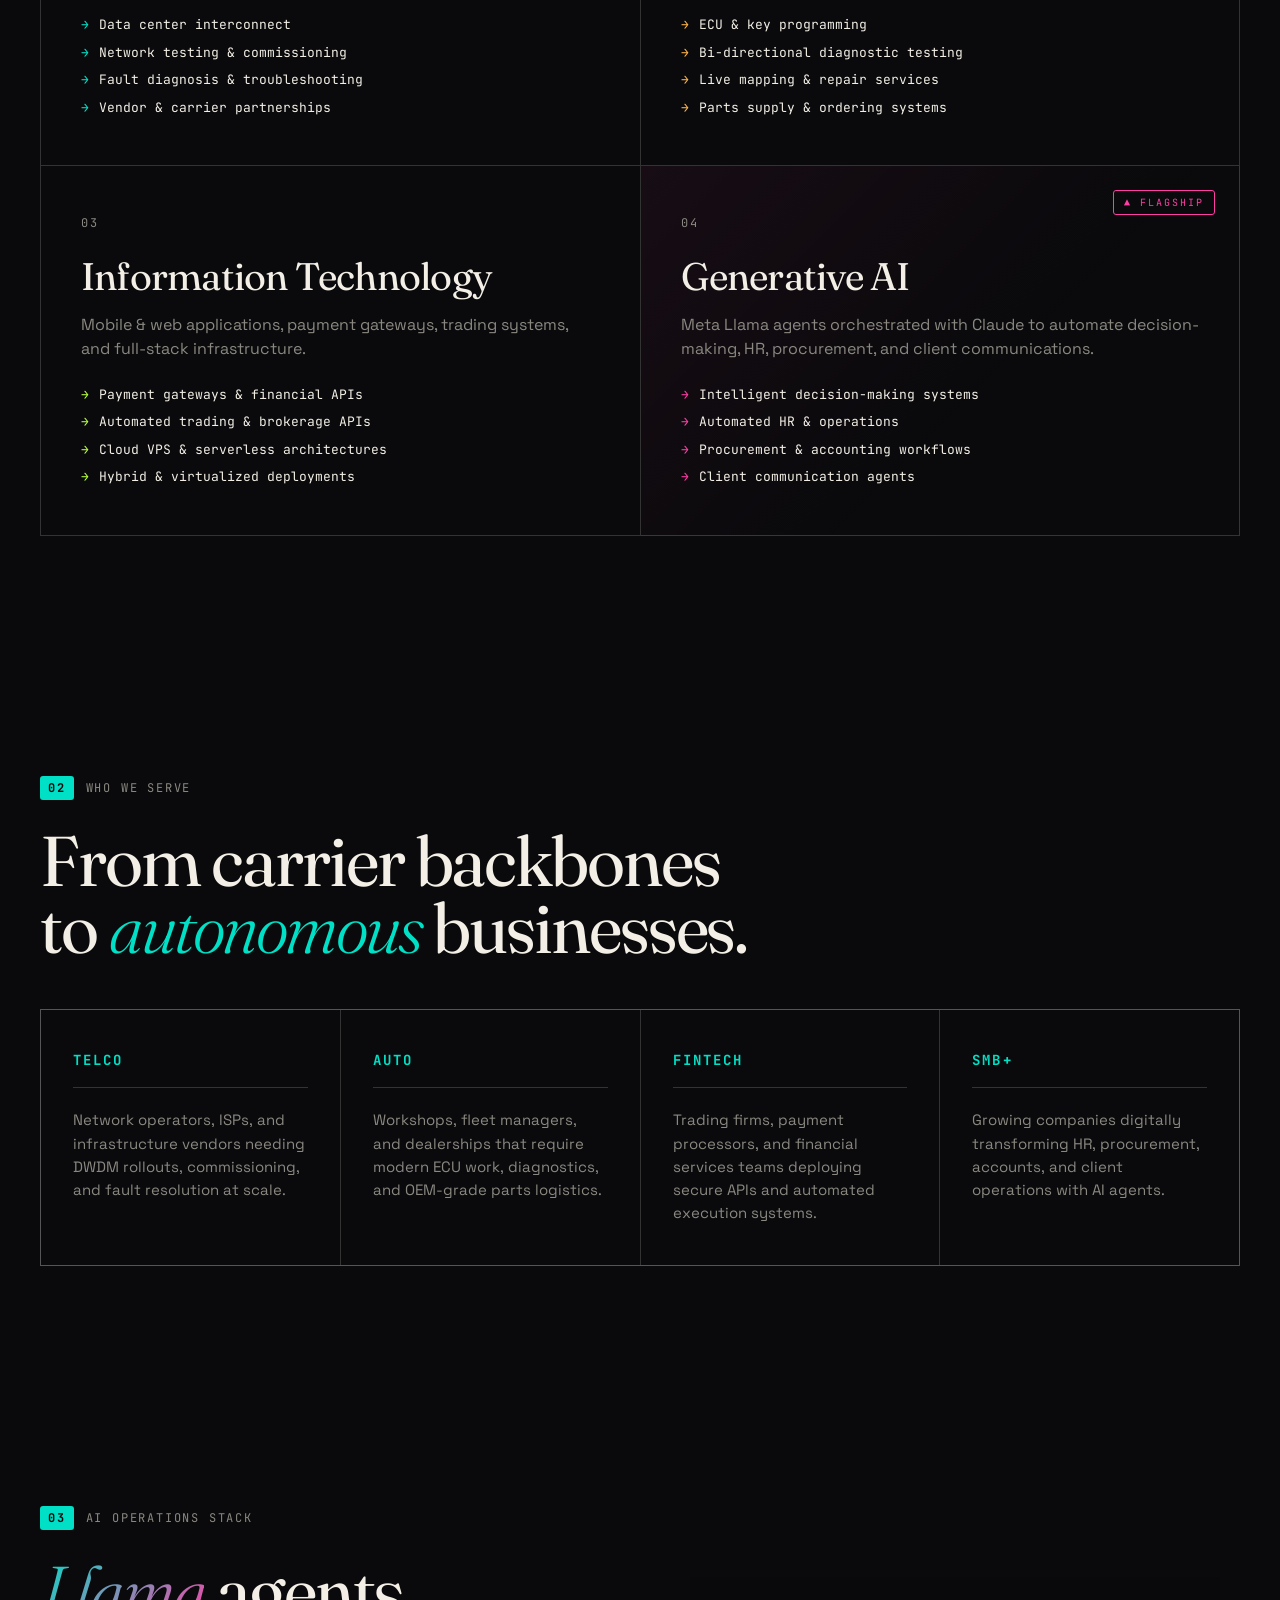
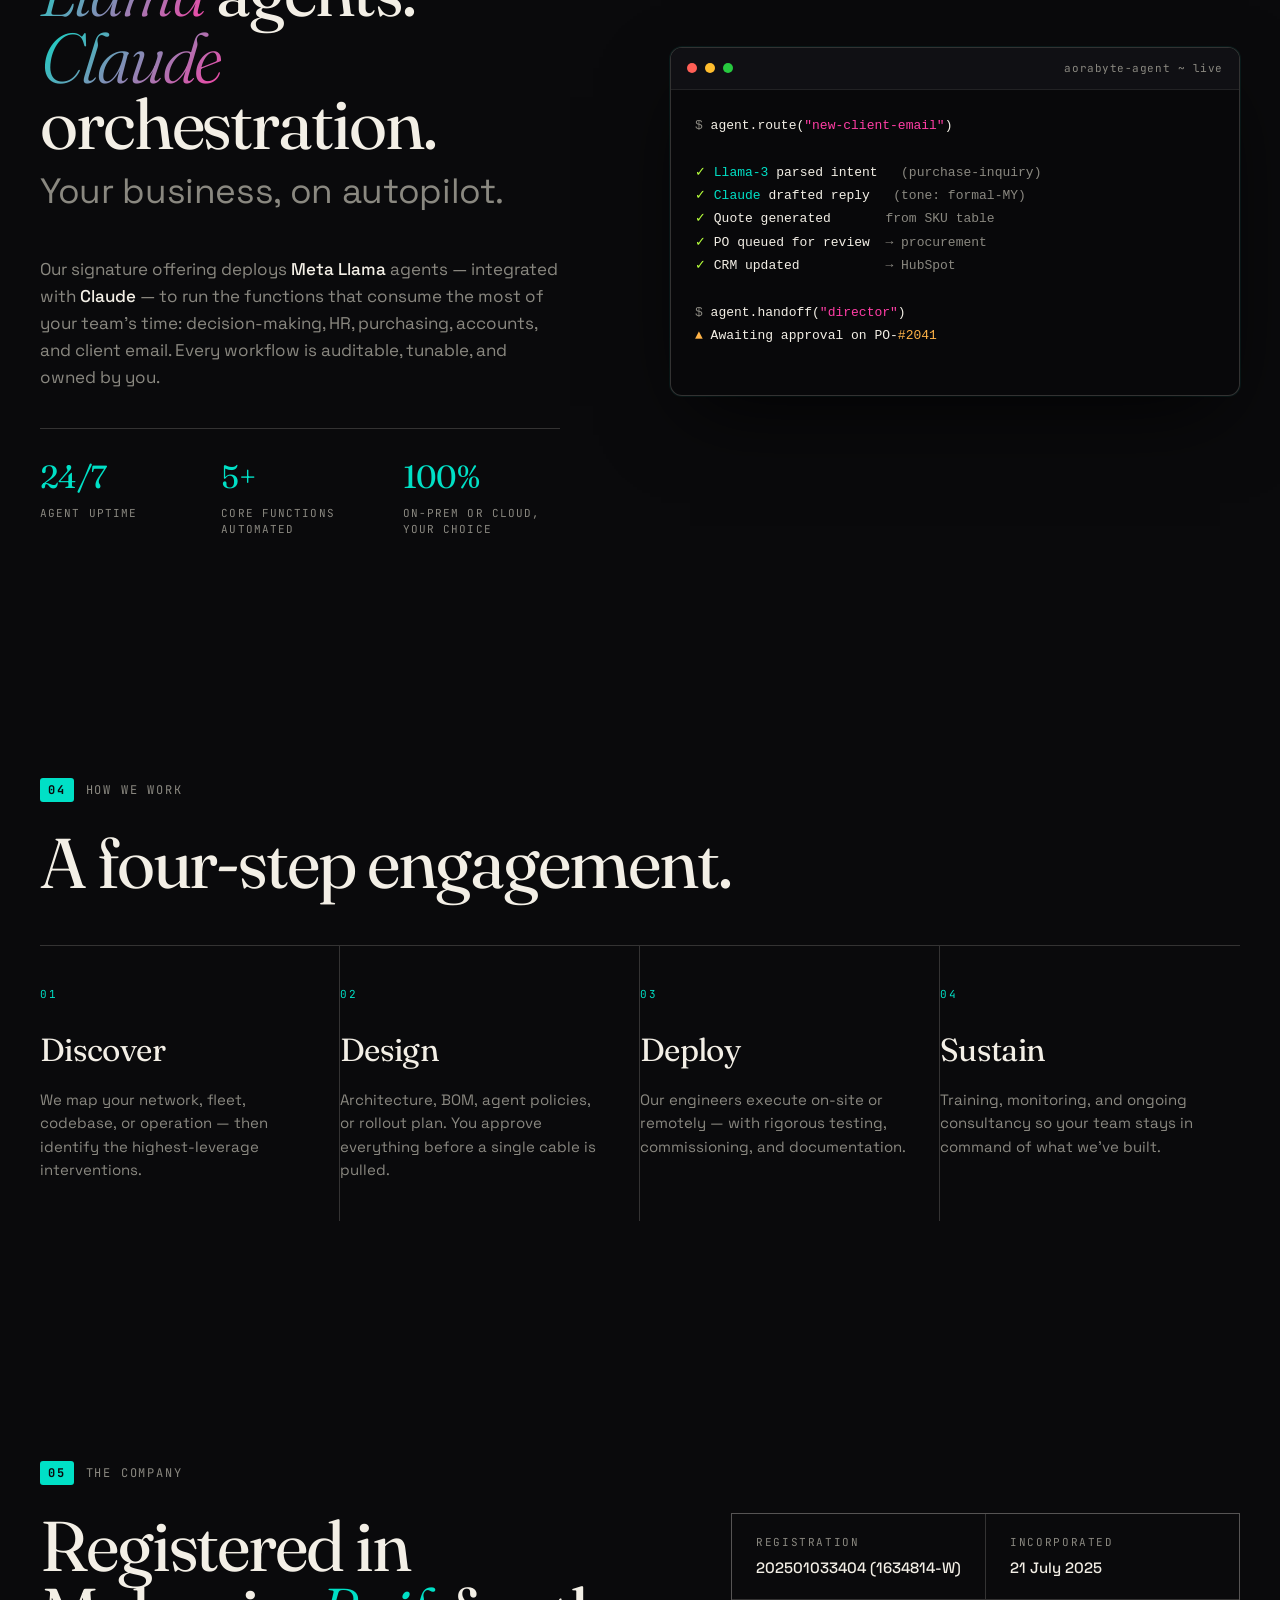
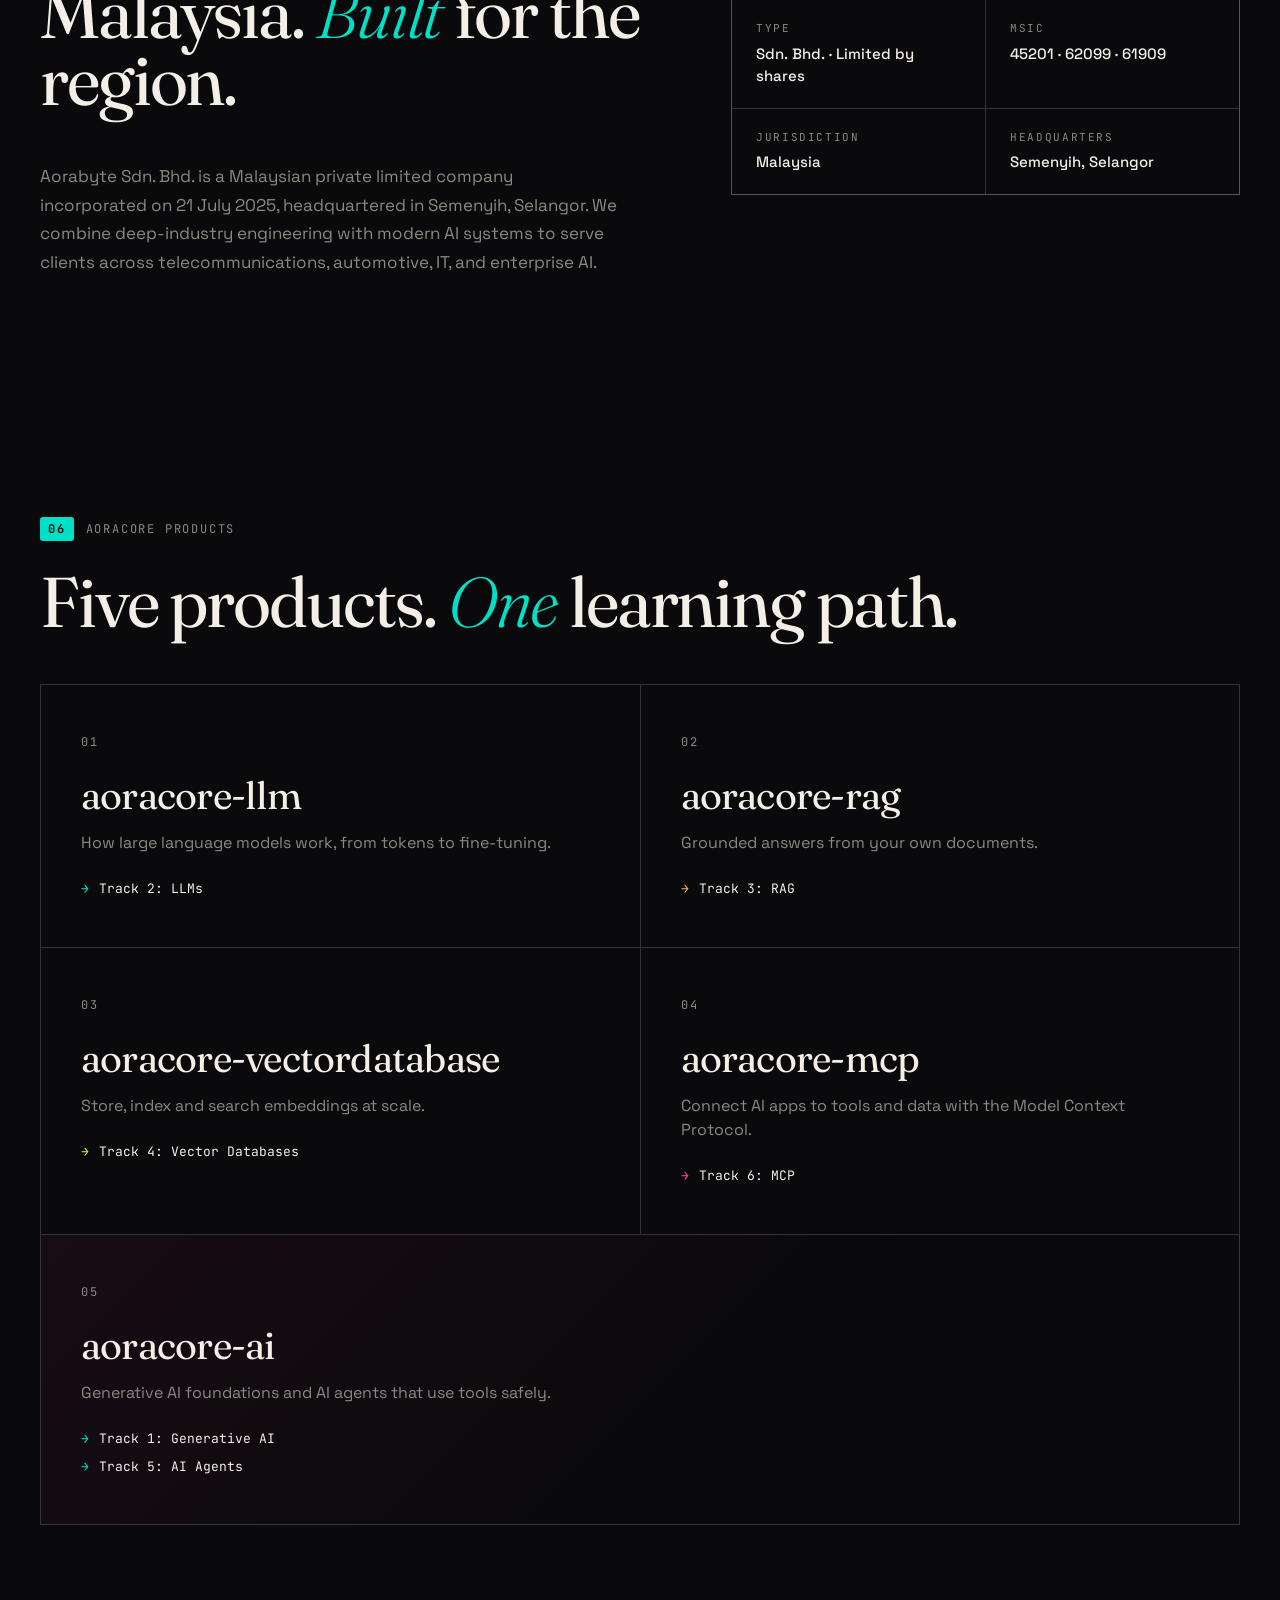
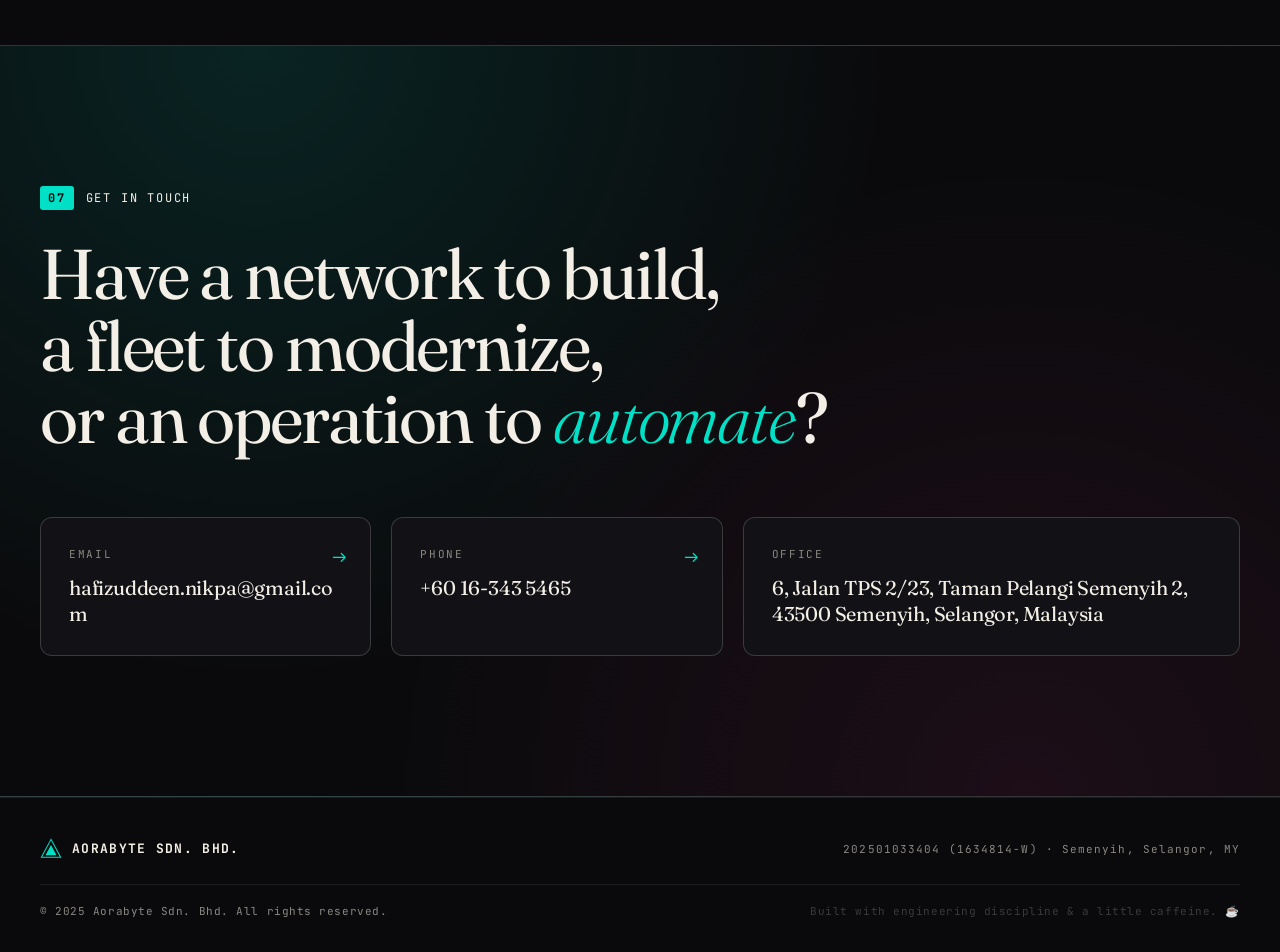
==== commit a08c8335: "Add five aoracore product pages and a Products section - products/aoracore-llm, -rag, -vectordatabas" ====
--- a/index.html
+++ b/index.html
@@ -31,6 +31,7 @@
             <a href="#capabilities">Capabilities</a>
             <a href="#sectors">Sectors</a>
             <a href="#ai-stack">AI Stack</a>
+            <a href="#products">Products</a>
             <a href="#company">Company</a>
             <a href="#contact" class="nav__cta">Contact →</a>
         </nav>
@@ -263,10 +264,49 @@
         </div>
     </section>
 
+    <!-- AORACORE PRODUCTS -->
+    <section class="products" id="products">
+        <div class="section__label"><span>06</span> AORACORE PRODUCTS</div>
+        <h2 class="section__title">Five products. <em>One</em> learning path.</h2>
+
+        <div class="cap-grid">
+            <a class="cap-card" href="products/aoracore-llm.html" data-accent="cyan">
+                <div class="cap-card__num">01</div>
+                <h3>aoracore-llm</h3>
+                <p class="cap-card__lead">How large language models work, from tokens to fine-tuning.</p>
+                <ul><li>Track 2: LLMs</li></ul>
+            </a>
+            <a class="cap-card" href="products/aoracore-rag.html" data-accent="amber">
+                <div class="cap-card__num">02</div>
+                <h3>aoracore-rag</h3>
+                <p class="cap-card__lead">Grounded answers from your own documents.</p>
+                <ul><li>Track 3: RAG</li></ul>
+            </a>
+            <a class="cap-card" href="products/aoracore-vectordatabase.html" data-accent="lime">
+                <div class="cap-card__num">03</div>
+                <h3>aoracore-vectordatabase</h3>
+                <p class="cap-card__lead">Store, index and search embeddings at scale.</p>
+                <ul><li>Track 4: Vector Databases</li></ul>
+            </a>
+            <a class="cap-card" href="products/aoracore-mcp.html" data-accent="magenta">
+                <div class="cap-card__num">04</div>
+                <h3>aoracore-mcp</h3>
+                <p class="cap-card__lead">Connect AI apps to tools and data with the Model Context Protocol.</p>
+                <ul><li>Track 6: MCP</li></ul>
+            </a>
+            <a class="cap-card cap-card--feature" href="products/aoracore-ai.html" data-accent="cyan">
+                <div class="cap-card__num">05</div>
+                <h3>aoracore-ai</h3>
+                <p class="cap-card__lead">Generative AI foundations and AI agents that use tools safely.</p>
+                <ul><li>Track 1: Generative AI</li><li>Track 5: AI Agents</li></ul>
+            </a>
+        </div>
+    </section>
+
     <!-- CONTACT -->
     <section class="contact" id="contact">
         <div class="contact__inner">
-            <div class="section__label contact__label"><span>06</span> GET IN TOUCH</div>
+            <div class="section__label contact__label"><span>07</span> GET IN TOUCH</div>
             <h2 class="contact__title">
                 Have a network to build,<br/>
                 a fleet to modernize,<br/>
--- a/styles.css
+++ b/styles.css
@@ -717,3 +717,27 @@
     .process-list li { border-right: none; }
     .footer { padding: 30px 24px; }
 }
+
+/* =========================================
+   AORACORE PRODUCTS (added for products pages)
+   ========================================= */
+.products { padding: 120px 40px; max-width: var(--maxw); margin: 0 auto; }
+a.cap-card { display: block; color: inherit; text-decoration: none; }
+a.cap-card:hover { background: var(--bg-2); }
+
+.product { max-width: 900px; margin: 0 auto; padding: 160px 40px 120px; }
+.product__back { font-family: var(--f-mono); font-size: 12px; letter-spacing: .12em; text-transform: uppercase; color: var(--ink-dim); text-decoration: none; }
+.product__back:hover { color: var(--accent); }
+.product h1 { font-family: var(--f-display); font-size: clamp(2.5rem, 6vw, 4.5rem); line-height: 1.05; font-weight: 600; letter-spacing: -0.02em; margin-top: 32px; }
+.product__tracks { font-family: var(--f-mono); font-size: 12px; letter-spacing: .14em; text-transform: uppercase; color: var(--accent); margin-top: 20px; }
+.product__tagline { font-size: clamp(1.1rem, 2vw, 1.4rem); color: var(--ink-dim); margin-top: 24px; max-width: 60ch; }
+.product__block { margin-top: 56px; padding-top: 24px; border-top: 1px solid var(--rule-strong); }
+.product__block h2 { font-family: var(--f-mono); font-size: 12px; letter-spacing: .14em; text-transform: uppercase; color: var(--ink-dim); font-weight: 500; }
+.product__block p { margin-top: 12px; font-size: 1.1rem; max-width: 65ch; }
+.product__topics { margin-top: 16px; list-style: none; display: grid; grid-template-columns: repeat(2, 1fr); gap: 12px 32px; }
+.product__topics li { padding-left: 18px; position: relative; }
+.product__topics li::before { content: "—"; position: absolute; left: 0; color: var(--accent); }
+.product__note { color: var(--ink-dim); font-size: .95rem; }
+@media (max-width: 720px) { .product__topics { grid-template-columns: 1fr; } }
+.products .cap-card:last-child { grid-column: 1 / -1; }
+.product__block { padding: 24px 0 0; min-height: 0; margin-left: 0; margin-right: 0; }
